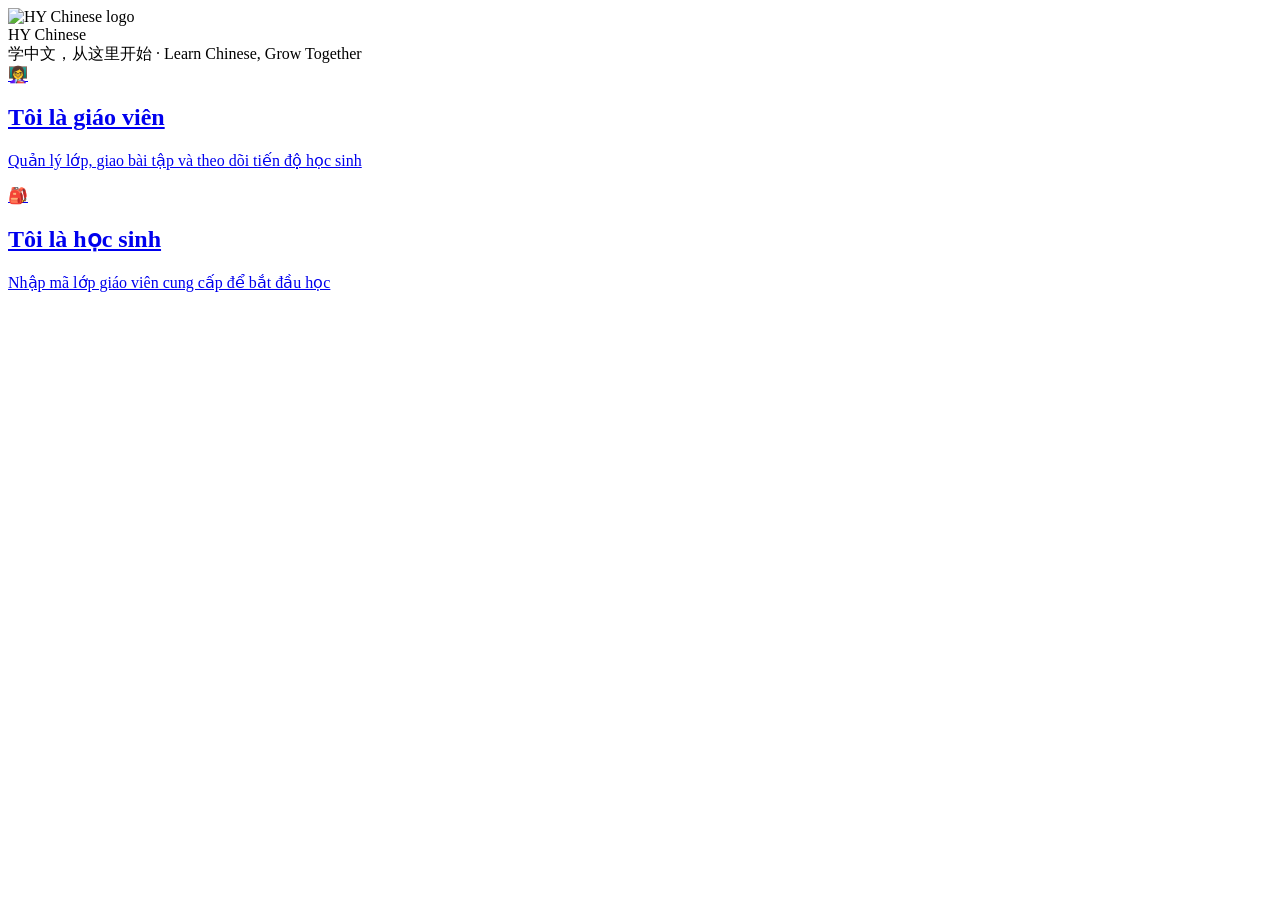
==== index.html @ 6ec8047f "Add files via upload" ====
<!DOCTYPE html>
<html lang="vi">
<head>
<meta charset="UTF-8">
<meta name="viewport" content="width=device-width, initial-scale=1.0">
<title>HY Chinese — Học tiếng Trung cùng nhau</title>
<link rel="preconnect" href="https://fonts.googleapis.com">
<link rel="preconnect" href="https://fonts.gstatic.com" crossorigin>
<link href="https://fonts.googleapis.com/css2?family=Noto+Serif+SC:wght@500;600;700;900&family=Playfair+Display:ital,wght@0,600;0,700;0,800;0,900;1,600&family=Inter:ital,wght@0,400;0,500;0,600;0,700;0,800&display=swap" rel="stylesheet">
<link rel="icon" href="assets/logo.png">
<link rel="stylesheet" href="css/style.css">
</head>
<body>

<div class="auth-wrap">
  <div class="brand-header">
    <img src="assets/logo.png" alt="HY Chinese logo">
    <div class="brand-name">HY Chinese</div>
    <div class="brand-tag hanzi">学中文，从这里开始 · Learn Chinese, Grow Together</div>
  </div>

  <div class="role-grid">
    <a class="role-card" href="teacher-login.html">
      <span class="emoji">👩‍🏫</span>
      <h2>Tôi là giáo viên</h2>
      <p>Quản lý lớp, giao bài tập và theo dõi tiến độ học sinh</p>
    </a>
    <a class="role-card" href="student-join.html">
      <span class="emoji">🎒</span>
      <h2>Tôi là học sinh</h2>
      <p>Nhập mã lớp giáo viên cung cấp để bắt đầu học</p>
    </a>
  </div>
</div>

</body>
</html>
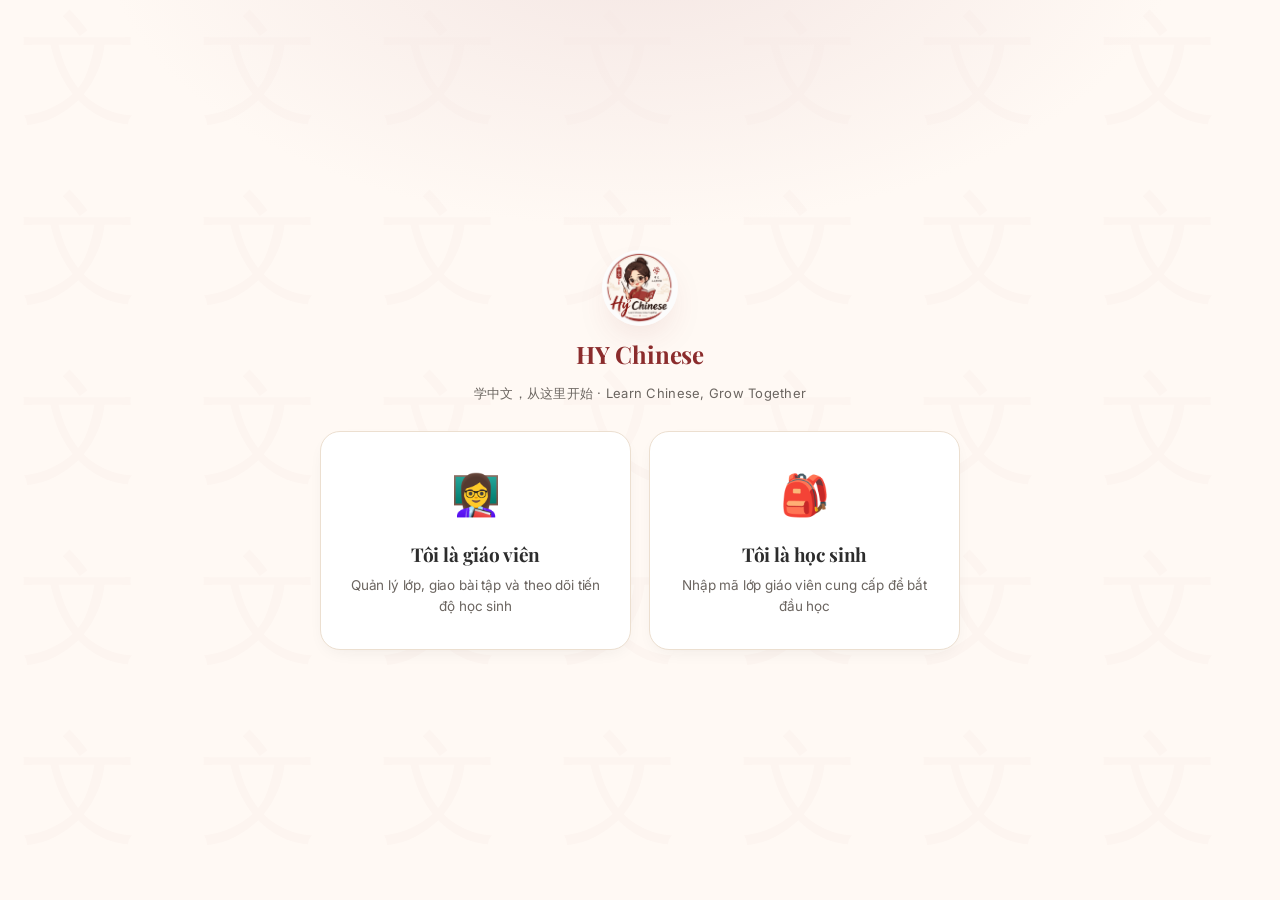
==== commit 8228f64a: "Add files via upload" ====
--- a/index.html
+++ b/index.html
@@ -3,7 +3,7 @@
 <head>
 <meta charset="UTF-8">
 <meta name="viewport" content="width=device-width, initial-scale=1.0">
-<title>HY Chinese — Học tiếng Trung cùng nhau</title>
+<title>HY Chinese — Học tiếng Trung cùng Hy</title>
 <link rel="preconnect" href="https://fonts.googleapis.com">
 <link rel="preconnect" href="https://fonts.gstatic.com" crossorigin>
 <link href="https://fonts.googleapis.com/css2?family=Noto+Serif+SC:wght@500;600;700;900&family=Playfair+Display:ital,wght@0,600;0,700;0,800;0,900;1,600&family=Inter:ital,wght@0,400;0,500;0,600;0,700;0,800&display=swap" rel="stylesheet">
--- a/css/style.css
+++ b/css/style.css
@@ -0,0 +1,148 @@
+/* ============================================================
+   HY CHINESE — BRAND TOKENS (kế thừa từ bản HSK1 gốc)
+   ============================================================ */
+:root{
+  --ink:#2C2C2C;
+  --ink-soft:#6b6560;
+  --seal:#8B2C2C;
+  --seal-dark:#6a2020;
+  --seal-tint:#f4e6e3;
+  --gold:#C89B3C;
+  --gold-soft:#f2e6c4;
+  --accent:#D87A5C;
+  --accent-tint:#fbe9e2;
+  --paper:#FFF9F4;
+  --paper-soft:#f7ede1;
+  --paper-card:#ffffff;
+  --line:#ecdfd0;
+  --green:#3f7d5c;
+  --red-err:#a33a2e;
+  --radius:20px;
+  --shadow:0 16px 40px -16px rgba(139,44,44,.22);
+  --shadow-soft:0 6px 20px -10px rgba(44,44,44,.12);
+  --font-display:'Playfair Display', 'Noto Serif SC', serif;
+  --font-zh:'Noto Serif SC', serif;
+  --font-body:'Inter', 'Be Vietnam Pro', sans-serif;
+}
+
+*{box-sizing:border-box;}
+html{scroll-behavior:smooth;}
+body{
+  margin:0;
+  min-height:100vh;
+  background:var(--paper);
+  background-image:
+    radial-gradient(ellipse 900px 500px at 50% -8%, var(--seal-tint), transparent 60%),
+    url("data:image/svg+xml,%3Csvg xmlns='http://www.w3.org/2000/svg' width='180' height='180' viewBox='0 0 180 180'%3E%3Ctext x='20' y='110' font-family='serif' font-size='120' fill='%238B2C2C' opacity='0.018'%3E%E6%96%87%3C/text%3E%3C/svg%3E");
+  background-attachment:fixed;
+  background-repeat:no-repeat, repeat;
+  color:var(--ink);
+  font-family:var(--font-body);
+  font-size:16.5px;
+  line-height:1.55;
+  -webkit-font-smoothing:antialiased;
+  letter-spacing:-.01em;
+}
+img{max-width:100%;}
+button{font-family:inherit;cursor:pointer;}
+a{color:inherit;text-decoration:none;}
+:focus-visible{outline:3px solid var(--gold);outline-offset:2px;}
+
+/* ---------- layout chung cho trang auth ---------- */
+.auth-wrap{
+  min-height:100vh;
+  display:flex;flex-direction:column;align-items:center;justify-content:center;
+  padding:40px 20px;
+}
+.brand-header{
+  display:flex;flex-direction:column;align-items:center;gap:10px;margin-bottom:28px;text-align:center;
+}
+.brand-header img{width:76px;height:76px;border-radius:50%;box-shadow:var(--shadow);}
+.brand-header .brand-name{font-family:var(--font-display);font-weight:700;font-size:24px;color:var(--seal);}
+.brand-header .brand-tag{font-size:13px;color:var(--ink-soft);letter-spacing:.02em;}
+
+.card{
+  background:var(--paper-card);
+  border:1px solid var(--line);
+  border-radius:var(--radius);
+  box-shadow:var(--shadow-soft);
+  padding:36px 32px;
+  width:100%;max-width:420px;
+}
+.card h1{font-family:var(--font-display);font-size:22px;margin:0 0 6px;color:var(--ink);}
+.card .sub{color:var(--ink-soft);font-size:14px;margin:0 0 24px;}
+
+/* ---------- role select cards (trang chủ) ---------- */
+.role-grid{display:flex;gap:18px;width:100%;max-width:640px;flex-wrap:wrap;justify-content:center;}
+.role-card{
+  flex:1 1 260px;
+  background:var(--paper-card);
+  border:1.5px solid var(--line);
+  border-radius:var(--radius);
+  box-shadow:var(--shadow-soft);
+  padding:32px 26px;
+  text-align:center;
+  transition:.2s;
+  cursor:pointer;
+}
+.role-card:hover{border-color:var(--seal);transform:translateY(-3px);box-shadow:var(--shadow);}
+.role-card .emoji{font-size:40px;display:block;margin-bottom:14px;}
+.role-card h2{font-family:var(--font-display);font-size:19px;margin:0 0 6px;color:var(--ink);}
+.role-card p{font-size:13.5px;color:var(--ink-soft);margin:0;}
+
+/* ---------- form elements ---------- */
+.field{margin-bottom:18px;}
+.field label{display:block;font-size:13.5px;font-weight:600;color:var(--ink-soft);margin-bottom:6px;}
+.field input{
+  width:100%;padding:13px 16px;border:1.5px solid var(--line);border-radius:12px;
+  font-size:15px;font-family:inherit;background:var(--paper-soft);color:var(--ink);
+  transition:.2s;
+}
+.field input:focus{border-color:var(--seal);background:#fff;}
+.field input.join-code{text-transform:uppercase;letter-spacing:.12em;font-weight:700;text-align:center;font-size:18px;}
+
+.btn-primary{
+  width:100%;padding:14px 20px;border:none;border-radius:12px;
+  background:linear-gradient(145deg, var(--seal), var(--seal-dark));color:#fff;
+  font-weight:700;font-size:15px;display:flex;align-items:center;justify-content:center;gap:8px;
+  transition:.2s;box-shadow:0 10px 22px -10px rgba(107,32,32,.5);
+}
+.btn-primary:hover{transform:translateY(-1px);box-shadow:0 14px 26px -10px rgba(107,32,32,.6);}
+.btn-primary:disabled{opacity:.55;cursor:not-allowed;transform:none;}
+
+.form-msg{font-size:13.5px;margin-top:14px;min-height:18px;text-align:center;}
+.form-msg.error{color:var(--red-err);}
+.form-msg.success{color:var(--green);}
+
+.switch-link{text-align:center;margin-top:20px;font-size:13.5px;color:var(--ink-soft);}
+.switch-link a{color:var(--seal);font-weight:600;}
+.switch-link a:hover{text-decoration:underline;}
+
+.back-home{position:fixed;top:20px;left:20px;font-size:13.5px;color:var(--ink-soft);font-weight:600;display:flex;align-items:center;gap:6px;}
+.back-home:hover{color:var(--seal);}
+
+/* ---------- dashboard chung (teacher/student) ---------- */
+.topbar{
+  display:flex;align-items:center;gap:14px;padding:16px 24px;
+  border-bottom:1px solid var(--line);
+  position:sticky;top:0;background:rgba(255,249,244,.9);backdrop-filter:blur(10px) saturate(1.4);
+  z-index:50;
+}
+.topbar img{width:34px;height:34px;border-radius:50%;}
+.topbar .who{font-weight:700;font-size:15px;}
+.topbar .signout{margin-left:auto;font-size:13.5px;color:var(--ink-soft);font-weight:600;}
+.topbar .signout:hover{color:var(--seal);}
+
+.dash-wrap{max-width:960px;margin:0 auto;padding:32px 24px 80px;}
+.dash-wrap h1{font-family:var(--font-display);font-size:26px;margin:0 0 6px;}
+.dash-wrap .sub{color:var(--ink-soft);margin:0 0 28px;}
+
+.empty-state{
+  text-align:center;padding:60px 24px;color:var(--ink-soft);
+  border:1.5px dashed var(--line);border-radius:var(--radius);
+}
+
+@media (max-width:520px){
+  .card{padding:28px 22px;}
+  .role-grid{flex-direction:column;}
+}
